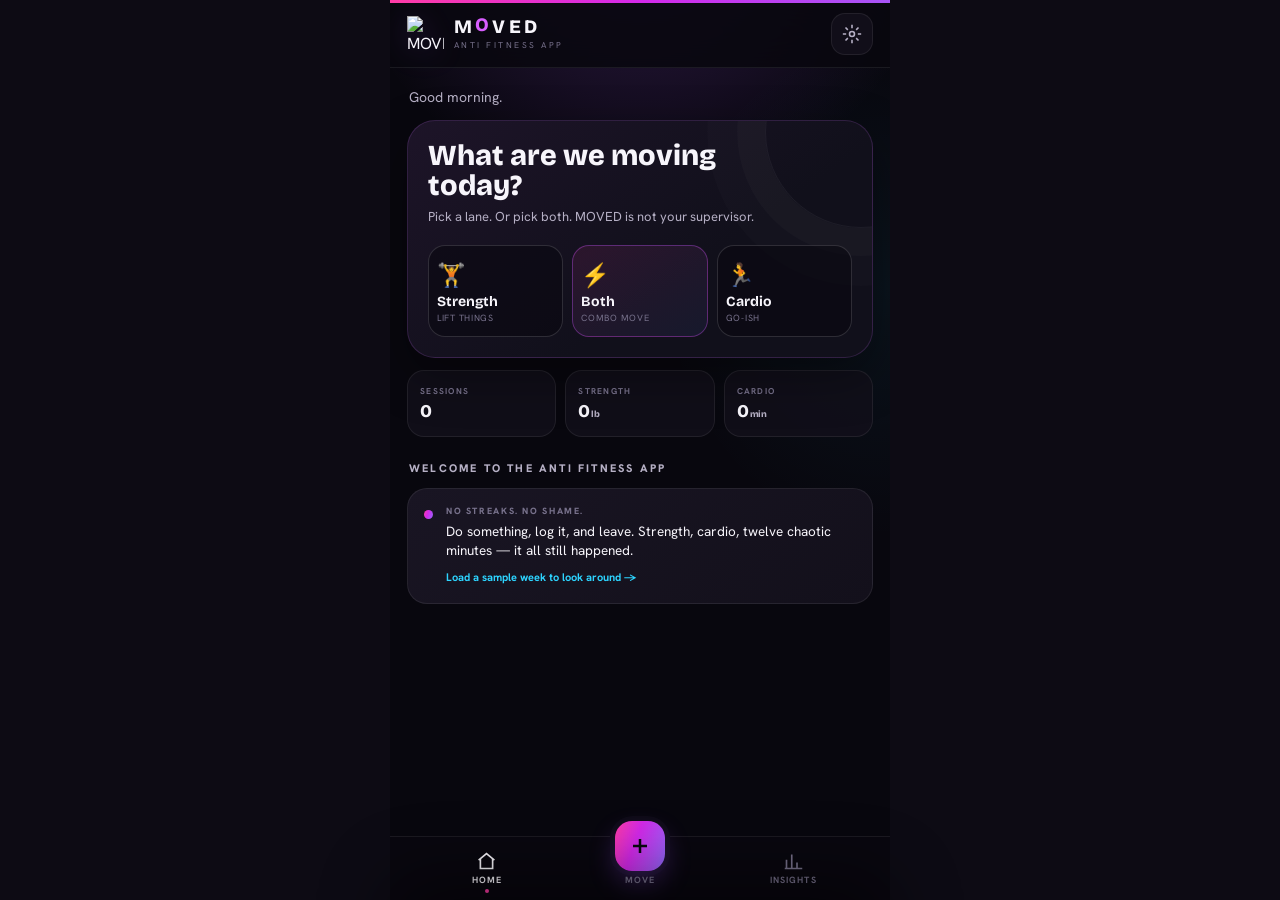
==== index.html @ 2843dac5 "Add files via upload" ====
<!DOCTYPE html>
<html lang="en">
<head>
<meta charset="UTF-8" />
<meta name="viewport" content="width=device-width, initial-scale=1.0, maximum-scale=1.0, user-scalable=no, viewport-fit=cover" />
<meta name="theme-color" content="#09080f" />
<meta name="apple-mobile-web-app-capable" content="yes" />
<meta name="mobile-web-app-capable" content="yes" />
<meta name="apple-mobile-web-app-status-bar-style" content="black-translucent" />
<meta name="apple-mobile-web-app-title" content="MOVED" />
<meta name="description" content="MOVED — the anti fitness app. Strength, cardio, and absolutely no guilt trips." />
<title>MOVED — the anti fitness app</title>

<link rel="manifest" href="manifest.json" />
<link rel="icon" type="image/png" sizes="32x32" href="icons/icon-32.png" />
<link rel="apple-touch-icon" href="icons/icon-180.png" />
<link rel="preconnect" href="https://fonts.googleapis.com">
<link rel="preconnect" href="https://fonts.gstatic.com" crossorigin>
<link href="https://fonts.googleapis.com/css2?family=Bricolage+Grotesque:opsz,wght@12..96,400;12..96,600;12..96,700;12..96,800&family=Hanken+Grotesk:wght@400;500;600;700&family=JetBrains+Mono:wght@500;700&display=swap" rel="stylesheet">
<link rel="stylesheet" href="app.css" />
</head>
<body>
<div id="splash" aria-hidden="true">
  <div class="splash-mark"><img src="icons/logo-mark.svg" alt="" /></div>
  <div class="splash-word">M<span>O</span>VED</div>
  <div class="splash-copy">Do something. Log it. Leave.</div>
</div>

<div id="app">
  <div class="topline spectrum-bg"></div>
  <header>
    <button class="brand" onclick="go('home')" aria-label="MOVED home">
      <img class="logo" src="icons/logo-mark.svg" alt="MOVED" />
      <div class="brand-copy">
        <h1>M<span class="raised-o">O</span>VED</h1>
        <small>anti fitness app</small>
      </div>
    </button>
    <button class="icon-btn" onclick="openSettings()" aria-label="Settings">
      <svg viewBox="0 0 24 24" aria-hidden="true"><circle cx="12" cy="12" r="3"/><path d="M12 1v4M12 19v4M4.2 4.2l2.8 2.8M17 17l2.8 2.8M1 12h4M19 12h4M4.2 19.8l2.8-2.8M17 7l2.8-2.8"/></svg>
    </button>
  </header>

  <main id="view"></main>

  <nav aria-label="Primary navigation">
    <button class="nav-btn active" id="nav-home" onclick="go('home')">
      <svg viewBox="0 0 24 24"><path d="M3 10.5 12 3l9 7.5"/><path d="M5 9v11h14V9"/></svg>
      <span>Home</span><div class="nav-dot"></div>
    </button>
    <button class="nav-btn nav-move" id="nav-workout" onclick="go('workout')">
      <span class="move-orb spectrum-bg"><svg viewBox="0 0 24 24"><path d="M12 5v14M5 12h14"/></svg></span>
      <span>Move</span><div class="nav-dot"></div>
    </button>
    <button class="nav-btn" id="nav-stats" onclick="go('stats')">
      <svg viewBox="0 0 24 24"><path d="M4 20V10M10 20V4M16 20v-7M22 20H2"/></svg>
      <span>Insights</span><div class="nav-dot"></div>
    </button>
  </nav>
</div>

<div class="scrim" id="scrim" onclick="closeSheet()"></div>
<div class="sheet" id="sheet" role="dialog" aria-modal="true" aria-labelledby="sheet-title">
  <div class="sheet-grab"></div>
  <div class="sheet-h"><h3 id="sheet-title"></h3><button class="icon-btn sheet-close" onclick="closeSheet()" aria-label="Close"><svg viewBox="0 0 24 24"><path d="M6 6l12 12M18 6 6 18"/></svg></button></div>
  <div class="sheet-body" id="sheet-body"></div>
</div>
<div class="toast" id="toast" role="status" aria-live="polite"></div>
<div class="rest" id="rest">
  <div class="rest-inner">
    <div class="rest-fill" id="rest-fill"></div>
    <span class="rest-label">REST</span>
    <button class="rest-adj" onclick="restAdjust(-15)">−15</button>
    <div class="rest-time mono" id="rest-time">1:30</div>
    <button class="rest-adj" onclick="restAdjust(30)">+30</button>
    <button class="rest-skip spectrum-bg" onclick="restSkip()">Skip</button>
  </div>
</div>
<script src="data/exercises.js"></script>
<script src="data/tiers.js"></script>
<script src="data/workout-templates.js"></script>
<script src="app.js"></script>
</body>
</html>
---- app.css ----
:root{
  --bg:#08070e;--bg2:#0d0b14;--panel:#13101b;--panel2:#191523;--panel3:#211b2e;
  --line:rgba(255,255,255,.075);--line2:rgba(255,255,255,.14);
  --ink:#f7f5fb;--ink2:#b6b0c5;--ink3:#77718b;
  --pink:#ff3ca6;--purple:#a855f7;--blue:#5f8cff;--cyan:#2dd4ff;--ok:#39e1b4;--warn:#ffbc6b;
  --r:20px;--r2:28px;--r-sm:13px;--safe-b:env(safe-area-inset-bottom,0px);--safe-t:env(safe-area-inset-top,0px);
  --shadow:0 18px 48px rgba(0,0,0,.34);
}
*{box-sizing:border-box;margin:0;padding:0;-webkit-tap-highlight-color:transparent}
html,body{min-height:100%;background:var(--bg2)}
body{color:var(--ink);font-family:'Hanken Grotesk',sans-serif;line-height:1.45;overscroll-behavior-y:none;-webkit-font-smoothing:antialiased}
button,input,textarea,select{font:inherit}button{cursor:pointer;border:0;background:none;color:inherit}input,textarea,select{color:var(--ink)}
.mono{font-family:'JetBrains Mono',monospace;font-variant-numeric:tabular-nums;letter-spacing:-.03em}.display{font-family:'Bricolage Grotesque',sans-serif}
.hide{display:none!important}

@keyframes flow{0%{background-position:0% 50%}100%{background-position:300% 50%}}
@keyframes fadeUp{from{opacity:0;transform:translateY(8px)}to{opacity:1;transform:none}}
@keyframes breathe{0%,100%{transform:scale(1);opacity:.7}50%{transform:scale(1.06);opacity:1}}
@keyframes splashIn{0%{opacity:0;transform:translateY(22px) scale(.88)}70%{opacity:1;transform:translateY(-3px) scale(1.03)}100%{opacity:1;transform:none}}
@keyframes splashOut{to{opacity:0;visibility:hidden;transform:scale(1.03)}}
@keyframes markShift{0%{transform:translateY(22px);opacity:.2}65%{transform:translateY(-4px);opacity:1}100%{transform:none}}
@keyframes pop{0%{transform:scale(.96)}55%{transform:scale(1.025)}100%{transform:none}}
@keyframes livePulse{0%{box-shadow:0 0 0 0 rgba(57,225,180,.5)}70%{box-shadow:0 0 0 9px rgba(57,225,180,0)}100%{box-shadow:0 0 0 0 rgba(57,225,180,0)}}
.spectrum-bg{background:linear-gradient(110deg,var(--pink),#d429ea,var(--purple),var(--blue),var(--cyan),var(--purple),var(--pink))!important;background-size:300% 100%!important;animation:flow 9s linear infinite!important}
.spectrum-text{background:linear-gradient(100deg,#ff66bd,#d13cff,#8268ff,#2dd4ff,#d13cff,#ff66bd);background-size:300% 100%;-webkit-background-clip:text;background-clip:text;color:transparent;animation:flow 9s linear infinite}
.no-anim .spectrum-bg,.no-anim .spectrum-text{animation:none}.no-anim .spectrum-bg{background:linear-gradient(110deg,var(--pink),var(--purple),var(--cyan))!important}
@media(prefers-reduced-motion:reduce){*,*:before,*:after{scroll-behavior:auto!important;animation-duration:.01ms!important;animation-iteration-count:1!important}.spectrum-bg,.spectrum-text{animation:none}}

#splash{position:fixed;inset:0;z-index:999;background:radial-gradient(circle at 50% 35%,#25123f 0,#0a0811 52%,#07060c 100%);display:grid;place-content:center;justify-items:center;gap:10px;transition:.45s ease}
#splash.out{animation:splashOut .45s ease forwards}.splash-mark{width:112px;height:112px;animation:splashIn .6s cubic-bezier(.2,.9,.2,1) both}.splash-mark img{width:100%;height:100%;display:block}.splash-word{font:800 27px/1 'Bricolage Grotesque';letter-spacing:.26em;margin-left:.26em;animation:splashIn .55s .15s both}.splash-word span{display:inline-block;transform:translateY(-4px);color:#e063ff}.splash-copy{font-size:11px;letter-spacing:.16em;text-transform:uppercase;color:var(--ink3);animation:splashIn .55s .25s both}

#app{width:min(100%,500px);min-height:100dvh;margin:0 auto;position:relative;display:flex;flex-direction:column;background:
 radial-gradient(90% 48% at 50% -10%,rgba(168,85,247,.25),transparent 67%),
 radial-gradient(65% 40% at 100% 32%,rgba(45,212,255,.06),transparent 70%),var(--bg);overflow-x:hidden}
.topline{height:3px;width:100%;position:fixed;top:0;z-index:70;max-width:500px}
header{position:sticky;top:0;z-index:45;padding:calc(13px + var(--safe-t)) 17px 12px;display:flex;align-items:center;justify-content:space-between;background:rgba(9,8,15,.86);backdrop-filter:blur(18px);border-bottom:1px solid var(--line)}
.brand{display:flex;align-items:center;gap:10px;text-align:left}.logo{width:37px;height:37px;display:block;filter:drop-shadow(0 6px 14px rgba(168,85,247,.22))}.brand-copy h1{font:800 19px/1 'Bricolage Grotesque';letter-spacing:.17em}.brand-copy .raised-o{display:inline-block;transform:translateY(-2px);color:#d85dff}.brand-copy small{display:block;font-size:8.5px;letter-spacing:.29em;text-transform:uppercase;color:var(--ink3);margin-top:3px}
.icon-btn{width:42px;height:42px;border-radius:14px;border:1px solid var(--line);background:rgba(19,16,27,.9);display:grid;place-items:center;transition:.16s}.icon-btn:active{transform:scale(.92);background:var(--panel2)}.icon-btn svg{width:20px;height:20px;stroke:var(--ink2);stroke-width:1.9;fill:none}.sheet-close{width:36px;height:36px;border-radius:12px}.sheet-close svg{width:17px;height:17px}
main{flex:1;padding:18px 17px 112px;animation:fadeUp .28s ease}

nav{position:fixed;bottom:0;left:0;right:0;z-index:50;width:min(100%,500px);margin:0 auto;display:flex;align-items:flex-end;padding:7px 20px calc(7px + var(--safe-b));background:rgba(10,8,16,.92);backdrop-filter:blur(20px);border-top:1px solid var(--line)}
.nav-btn{flex:1;min-height:48px;display:flex;flex-direction:column;align-items:center;justify-content:flex-end;gap:2px;color:var(--ink3);transition:.18s}.nav-btn>svg{width:21px;height:21px;stroke:currentColor;stroke-width:1.9;fill:none}.nav-btn>span:not(.move-orb){font-size:9px;letter-spacing:.12em;text-transform:uppercase;font-weight:700}.nav-btn.active{color:var(--ink)}.nav-dot{width:4px;height:4px;border-radius:50%;background:transparent}.nav-btn.active .nav-dot{background:var(--pink)}
.nav-move{position:relative}.move-orb{width:50px;height:50px;margin-top:-23px;margin-bottom:1px;border-radius:17px;display:grid;place-items:center;color:#09080f;box-shadow:0 12px 26px rgba(156,77,255,.28),0 0 0 5px var(--bg2)}.move-orb svg{width:24px;height:24px;stroke:currentColor;stroke-width:2.5;fill:none}.nav-move.active .move-orb{transform:translateY(-2px)}

.card{background:linear-gradient(155deg,rgba(27,22,38,.98),rgba(16,13,24,.98));border:1px solid var(--line);border-radius:var(--r);padding:18px;box-shadow:0 1px 0 rgba(255,255,255,.02) inset}.card.soft{background:rgba(19,16,27,.72)}
.eyebrow{font-size:9.5px;letter-spacing:.24em;text-transform:uppercase;color:var(--ink3);font-weight:700}.greet{font-size:14px;color:var(--ink2);margin:1px 2px 13px}.greet b{color:var(--ink)}
.section-h{display:flex;align-items:baseline;justify-content:space-between;margin:24px 2px 11px}.section-h h2{font-size:11px;letter-spacing:.2em;text-transform:uppercase;color:var(--ink2);font-weight:800}.section-h .link{font-size:11px;color:var(--ink3)}
.screen-h{display:flex;align-items:center;gap:11px;margin:2px 0 16px}.screen-h .back{width:39px;height:39px;border:1px solid var(--line);border-radius:13px;background:var(--panel);display:grid;place-items:center}.screen-h .back svg{width:20px;height:20px;stroke:var(--ink2);stroke-width:2.2;fill:none}.screen-h h2{font:800 25px/1.1 'Bricolage Grotesque'}

.launch-shell{position:relative;overflow:hidden;padding:20px;background:linear-gradient(145deg,#1d1428,#11101b 62%);border:1px solid rgba(199,109,255,.17);border-radius:var(--r2);box-shadow:var(--shadow)}.launch-shell:before{content:"";position:absolute;width:190px;height:190px;border:1px solid rgba(255,255,255,.055);border-radius:50%;right:-85px;top:-85px;box-shadow:0 0 0 28px rgba(255,255,255,.018),0 0 0 58px rgba(255,255,255,.012)}.launch-shell h2{position:relative;font:800 29px/1.03 'Bricolage Grotesque';max-width:300px}.launch-shell p{position:relative;color:var(--ink2);font-size:13px;margin-top:7px}.move-grid{position:relative;display:grid;grid-template-columns:1fr 1fr 1fr;gap:9px;margin-top:18px}.move-choice{min-height:92px;border:1px solid var(--line2);border-radius:17px;background:rgba(10,8,16,.58);padding:13px 8px 11px;text-align:left;display:flex;flex-direction:column;justify-content:space-between;transition:.16s}.move-choice:active{transform:scale(.97);background:var(--panel2)}.move-choice .mi{font-size:23px}.move-choice b{font:700 14px/1 'Bricolage Grotesque'}.move-choice small{font-size:9px;letter-spacing:.08em;text-transform:uppercase;color:var(--ink3)}.move-choice.featured{border-color:rgba(213,81,255,.34);background:linear-gradient(150deg,rgba(255,60,166,.1),rgba(95,140,255,.08))}
.active-banner{display:flex;gap:12px;align-items:center;margin-bottom:13px;padding:14px 15px;border-radius:17px;border:1px solid rgba(57,225,180,.25);background:linear-gradient(140deg,rgba(57,225,180,.08),rgba(19,16,27,.9))}.active-banner .live-dot{width:9px;height:9px;border-radius:50%;background:var(--ok);animation:livePulse 2s infinite;flex:none}.active-banner b{font-size:13px}.active-banner p{font-size:11.5px;color:var(--ink2);margin-top:2px}.active-banner .chev{margin-left:auto;color:var(--ink3);font-size:22px}

.week-strip{display:grid;grid-template-columns:repeat(3,1fr);gap:9px;margin-top:12px}.mini-stat{padding:14px 12px;border-radius:17px;background:rgba(19,16,27,.84);border:1px solid var(--line)}.mini-stat .k{font-size:8.5px;letter-spacing:.15em;text-transform:uppercase;color:var(--ink3);font-weight:700}.mini-stat .v{font:800 18px/1.1 'Bricolage Grotesque';margin-top:5px}.mini-stat .v small{font-size:9px;color:var(--ink2)}
.hero{position:relative;overflow:hidden;text-align:center;padding:25px 20px}.hero:after{content:"";position:absolute;width:220px;height:220px;border:1px solid rgba(255,255,255,.04);border-radius:48%;left:50%;top:10px;transform:translateX(-50%) rotate(20deg);pointer-events:none}.hero>*{position:relative;z-index:1}.hero .big{font:800 clamp(42px,14vw,63px)/.95 'Bricolage Grotesque';letter-spacing:-.05em;margin-top:8px}.hero .unit{font:700 14px 'Hanken Grotesk';color:var(--ink2);margin-left:5px}.equiv{margin-top:13px;display:inline-flex;align-items:center;gap:7px;padding:7px 12px;border-radius:999px;border:1px solid var(--line);background:rgba(8,7,14,.42);font-size:12px;color:var(--ink2)}.equiv b{color:var(--ink)}
.tier{display:flex;align-items:center;gap:16px;margin-top:17px;text-align:left}.ring{width:74px;height:74px;position:relative;flex:none}.ring svg{transform:rotate(-90deg)}.ring .label{position:absolute;inset:0;display:grid;place-items:center;font:700 10px 'JetBrains Mono';color:var(--ink2)}.tier-meta .name{font:800 20px 'Bricolage Grotesque'}.tier-meta .sub{font-size:10px;color:var(--ink3);margin-top:1px}.tier-meta .next{font-size:11.5px;color:var(--ink2);margin-top:6px}.tier-meta .next b{color:var(--ink)}

.nudge{display:flex;gap:13px;align-items:flex-start;border:1px solid var(--line);background:linear-gradient(145deg,var(--panel2),var(--panel));border-radius:var(--r);padding:16px}.nudge .dot{width:9px;height:9px;border-radius:50%;margin-top:5px;flex:none}.nudge .t{font-size:9px;letter-spacing:.18em;text-transform:uppercase;color:var(--ink3);font-weight:800;margin-bottom:4px}.nudge p{font-size:13.5px;line-height:1.42}.nudge b{color:#eaa4ff}.nudge .mini-action{display:inline-flex;margin-top:10px;color:var(--cyan);font-size:11px;font-weight:700}
.recap{display:grid;grid-template-columns:1fr auto;gap:14px;align-items:center}.recap .bigline{font:800 20px/1.1 'Bricolage Grotesque'}.recap p{font-size:12px;color:var(--ink2);margin-top:5px}.recap .badge{width:54px;height:54px;border-radius:18px;display:grid;place-items:center;background:linear-gradient(145deg,rgba(255,60,166,.15),rgba(45,212,255,.12));font-size:25px;border:1px solid var(--line)}

.session-row{display:flex;align-items:center;gap:12px;padding:13px 14px;border:1px solid var(--line);border-radius:17px;background:rgba(19,16,27,.9);margin-bottom:9px;transition:.14s}.session-row:active{transform:scale(.99);background:var(--panel2)}.session-icon{width:42px;height:42px;border-radius:14px;background:var(--panel3);display:grid;place-items:center;font-size:20px;flex:none}.session-main{flex:1;min-width:0}.session-main .ti{font-size:13.5px;font-weight:700;white-space:nowrap;overflow:hidden;text-overflow:ellipsis}.session-main .me{font-size:11px;color:var(--ink3);margin-top:2px;white-space:nowrap;overflow:hidden;text-overflow:ellipsis}.session-metric{text-align:right;flex:none}.session-metric .n{font:700 13px 'JetBrains Mono'}.session-metric .u{font-size:8px;letter-spacing:.12em;text-transform:uppercase;color:var(--ink3);margin-top:2px}

.btn{width:100%;min-height:52px;padding:14px 17px;border-radius:15px;display:flex;align-items:center;justify-content:center;gap:9px;font-weight:800;font-size:14px;transition:.15s;border:1px solid transparent}.btn:active{transform:scale(.985)}.btn svg{width:18px;height:18px;stroke:currentColor;stroke-width:2.2;fill:none}.btn-primary{color:#09080f;box-shadow:0 10px 30px rgba(168,85,247,.16)}.btn-ghost{background:var(--panel);border-color:var(--line2);color:var(--ink)}.btn-quiet{background:transparent;border-color:var(--line);color:var(--ink2)}.btn-danger{background:rgba(255,60,166,.08);border-color:rgba(255,60,166,.22);color:#ff82c8}.btn-small{width:auto;min-height:38px;padding:9px 13px;font-size:11px;border-radius:11px}.btn-link{padding:10px;color:var(--ink3);font-size:12px;font-weight:700;text-decoration:underline;text-underline-offset:3px}

.mode-hero{text-align:center;padding:13px 5px 18px}.mode-hero .glyph{font-size:42px}.mode-hero h2{font:800 30px/1.05 'Bricolage Grotesque';margin-top:5px}.mode-hero p{color:var(--ink2);font-size:13px;max-width:310px;margin:7px auto 0}.mode-list{display:grid;gap:10px}.mode-card{display:grid;grid-template-columns:52px 1fr auto;gap:13px;align-items:center;padding:15px;border:1px solid var(--line);border-radius:20px;background:linear-gradient(145deg,var(--panel2),var(--panel));text-align:left}.mode-card:active{transform:scale(.99)}.mode-card .icon{width:52px;height:52px;border-radius:17px;display:grid;place-items:center;font-size:25px;background:rgba(255,255,255,.045)}.mode-card h3{font:800 18px/1 'Bricolage Grotesque'}.mode-card p{font-size:11.5px;color:var(--ink2);margin-top:5px}.mode-card .arrow{font-size:23px;color:var(--ink3)}
.quick-card{display:flex;align-items:center;gap:12px;padding:13px 14px;border-radius:16px;border:1px solid var(--line);background:var(--panel);margin-bottom:9px;text-align:left}.quick-card .qicon{font-size:20px;width:31px;text-align:center}.quick-card .qcopy{min-width:0;flex:1}.quick-card b{display:block;font-size:13px}.quick-card small{display:block;font-size:10.5px;color:var(--ink3);white-space:nowrap;overflow:hidden;text-overflow:ellipsis;margin-top:2px}.quick-card .qact{font-size:10px;color:var(--cyan);font-weight:800}.quick-card .delete-mini{padding:7px;color:var(--ink3);font-size:17px}

.builder-top{display:flex;align-items:flex-start;justify-content:space-between;gap:14px;margin-bottom:16px}.builder-top h2{font:800 25px/1.08 'Bricolage Grotesque'}.builder-top p{font-size:12px;color:var(--ink2);margin-top:5px}.builder-back{width:38px;height:38px;flex:none;border-radius:12px;background:var(--panel);border:1px solid var(--line);display:grid;place-items:center}.builder-back svg{width:19px;height:19px;stroke:var(--ink2);stroke-width:2.2;fill:none}
.builder-section{margin-top:18px}.builder-label{display:flex;justify-content:space-between;align-items:baseline;margin-bottom:9px}.builder-label b{font-size:11px;letter-spacing:.16em;text-transform:uppercase;color:var(--ink2)}.builder-label span{font-size:10px;color:var(--ink3)}
.muscle-grid{display:grid;grid-template-columns:repeat(2,1fr);gap:8px}.muscle-chip{min-height:48px;border-radius:14px;border:1px solid var(--line);background:var(--panel);padding:11px 12px;display:flex;align-items:center;gap:9px;text-align:left;color:var(--ink2);font-weight:700;font-size:12px}.muscle-chip .dot{width:9px;height:9px;border-radius:50%;flex:none}.muscle-chip.on{color:#09080f;border-color:transparent}.muscle-chip.full{grid-column:1/-1;justify-content:center}.muscle-chip:disabled{opacity:.42}
.choice-chips{display:flex;gap:8px;overflow-x:auto;padding-bottom:3px;scrollbar-width:none}.choice-chips::-webkit-scrollbar{display:none}.choice-chip{flex:none;padding:9px 13px;border-radius:999px;border:1px solid var(--line2);background:var(--panel);color:var(--ink2);font-size:11px;font-weight:700}.choice-chip.on{color:#09080f;border-color:transparent}
.preview-list{display:grid;gap:8px}.preview-item{display:grid;grid-template-columns:28px 1fr auto;gap:10px;align-items:center;border:1px solid var(--line);background:var(--panel);border-radius:15px;padding:11px 10px}.preview-num{font:700 11px 'JetBrains Mono';color:var(--ink3);text-align:center}.preview-item b{font-size:12.5px}.preview-item small{display:block;font-size:9.5px;color:var(--ink3);margin-top:2px}.preview-actions{display:flex;gap:3px}.preview-actions button{width:29px;height:29px;border-radius:9px;background:var(--bg2);border:1px solid var(--line);color:var(--ink3);font-size:12px}.preview-toolbar{display:flex;gap:8px;margin-top:10px}.preview-toolbar .btn{min-height:42px;font-size:11px}
.activity-grid{display:grid;grid-template-columns:repeat(2,1fr);gap:9px}.activity-card{border:1px solid var(--line);border-radius:16px;background:var(--panel);padding:13px;text-align:left;display:flex;align-items:center;gap:10px;color:var(--ink2)}.activity-card .ai{font-size:24px}.activity-card b{font-size:12px}.activity-card.on{border-color:rgba(45,212,255,.42);background:linear-gradient(145deg,rgba(45,212,255,.1),rgba(168,85,247,.08));color:var(--ink)}
.builder-summary{margin-top:18px;padding:15px;border-radius:17px;border:1px solid rgba(45,212,255,.16);background:linear-gradient(145deg,rgba(45,212,255,.06),rgba(255,60,166,.05))}.builder-summary .row{display:flex;justify-content:space-between;gap:12px;font-size:12px;padding:4px 0}.builder-summary .row span:first-child{color:var(--ink3)}.builder-summary .row b{text-align:right}

.wk-head{display:flex;align-items:center;justify-content:space-between;margin-bottom:13px}.wk-head .live-row{display:flex;align-items:center;gap:7px;color:var(--ink2);font-size:12px}.live-dot{width:8px;height:8px;border-radius:50%;background:var(--ok);animation:livePulse 2s infinite}.wk-title{font:800 19px 'Bricolage Grotesque';margin-top:2px}.wk-head-actions{display:flex;gap:7px}.wk-head-actions button{width:37px;height:37px;border-radius:12px;border:1px solid var(--line);background:var(--panel);display:grid;place-items:center;color:var(--ink2)}.wk-head-actions svg{width:17px;height:17px;stroke:currentColor;stroke-width:2;fill:none}
.wk-total{display:grid;grid-template-columns:1fr 1px 1fr;gap:14px;align-items:center;padding:15px 17px;border:1px solid var(--line);border-radius:19px;background:linear-gradient(145deg,var(--panel2),var(--panel));margin-bottom:14px}.wk-total .divider{height:34px;background:var(--line2)}.wk-total .metric{text-align:center}.wk-total .n{font:800 24px/1 'Bricolage Grotesque'}.wk-total .l{font-size:8px;letter-spacing:.16em;text-transform:uppercase;color:var(--ink3);margin-top:5px}
.ex{border:1px solid var(--line);border-radius:19px;background:var(--panel);margin-bottom:12px;overflow:hidden;transition:.18s}.ex.just-done{animation:pop .35s ease}.ex-h{display:flex;align-items:center;gap:8px;padding:12px 12px;border-bottom:1px solid var(--line)}.ex-h .pill,.pill{font-size:8px;letter-spacing:.11em;text-transform:uppercase;padding:3px 7px;border-radius:6px;font-weight:800;flex:none}.ex-h .nm{font-size:13.5px;font-weight:700;flex:1;min-width:0;white-space:nowrap;overflow:hidden;text-overflow:ellipsis}.ex-h .icon-mini{width:29px;height:29px;border-radius:9px;border:1px solid var(--line);background:var(--bg2);display:grid;place-items:center;color:var(--ink3)}.ex-h .icon-mini svg{width:14px;height:14px;stroke:currentColor;stroke-width:2;fill:none}.ex-h .x{font-size:19px;color:var(--ink3);padding:2px 5px}.ex-check{width:34px;height:34px;border-radius:50%;border:1px solid var(--line2);background:var(--bg2);display:grid;place-items:center;flex:none}.ex-check svg{width:15px;height:15px;stroke:var(--ink3);stroke-width:2.7;fill:none}.ex-check.done{border:0}.ex-check.done svg{stroke:#09080f}.ex.collapsed .ex-h{border-bottom:0}.ex.collapsed{opacity:.9}.ex.focus-hidden{display:none}.ex-sum{font:700 9.5px 'JetBrains Mono';color:var(--ink3);white-space:nowrap}.ex-sum.todo{color:#e68cff}.form-tip{font-size:11px;color:var(--ink2);padding:9px 13px;background:var(--bg2);display:flex;gap:8px;border-bottom:1px solid var(--line)}.form-tip svg{width:14px;height:14px;flex:none;stroke:#c687ff;stroke-width:2;fill:none}.po{font-size:10.5px;padding:8px 13px;background:rgba(168,85,247,.08);color:var(--ink2);border-bottom:1px solid var(--line)}.po b{color:#e2a3ff}.exercise-note{width:100%;border:0;border-bottom:1px solid var(--line);background:transparent;padding:10px 13px;outline:0;font-size:11.5px;color:var(--ink)}.exercise-note::placeholder{color:var(--ink3)}
.sets{padding:5px 8px 2px}.colhead{display:grid;grid-template-columns:24px 1fr 1fr 30px 42px;gap:6px;padding:4px 4px 1px;color:var(--ink3);font-size:8px;letter-spacing:.1em;text-transform:uppercase;font-weight:700;text-align:center}.set-row{display:grid;grid-template-columns:24px 1fr 1fr 30px 42px;gap:6px;align-items:center;padding:6px 4px}.set-row .si{font:700 10px 'JetBrains Mono';color:var(--ink3);text-align:center}.numwrap{height:43px;display:grid;grid-template-columns:31px 1fr 31px;align-items:center;background:var(--bg2);border:1px solid var(--line);border-radius:10px;overflow:hidden}.numwrap button{height:100%;color:var(--ink3);font-size:17px}.numwrap input{width:100%;min-width:0;text-align:center;border:0;background:none;outline:0;font:700 13px 'JetBrains Mono'}.warm-btn{width:30px;height:37px;border:1px solid var(--line);border-radius:9px;background:var(--bg2);font-size:8px;font-weight:800;color:var(--ink3)}.warm-btn.on{color:var(--warn);border-color:rgba(255,188,107,.35);background:rgba(255,188,107,.08)}.set-done{width:42px;height:42px;border-radius:10px;border:1px solid var(--line2);background:var(--bg2);display:grid;place-items:center}.set-done svg{width:17px;height:17px;stroke:var(--ink3);stroke-width:2.6;fill:none}.set-done.done{border:0}.set-done.done svg{stroke:#09080f}.add-set,.ex-done{width:100%;padding:10px;border-top:1px solid var(--line);display:flex;align-items:center;justify-content:center;gap:7px;font-size:11px;font-weight:700;color:var(--ink2)}.add-set svg,.ex-done svg{width:14px;height:14px;stroke:currentColor;stroke-width:2.3;fill:none}.effort-row{display:flex;align-items:center;gap:6px;padding:9px 11px;border-top:1px solid var(--line)}.effort-row span{font-size:9px;color:var(--ink3);margin-right:auto}.effort-row button{padding:6px 8px;border-radius:8px;border:1px solid var(--line);font-size:8.5px;color:var(--ink3);font-weight:700}.effort-row button.on{color:var(--ink);border-color:rgba(198,92,255,.35);background:rgba(168,85,247,.09)}
.cardio-card{position:relative;overflow:hidden;border-radius:24px;border:1px solid rgba(45,212,255,.17);background:linear-gradient(145deg,#191428,#0f0d17);padding:19px;margin-bottom:13px}.cardio-card:before{content:"";position:absolute;width:180px;height:180px;border-radius:50%;border:1px solid rgba(45,212,255,.05);right:-80px;top:-80px;box-shadow:0 0 0 30px rgba(168,85,247,.018)}.cardio-top{position:relative;display:flex;align-items:center;gap:12px}.cardio-icon{width:52px;height:52px;border-radius:18px;background:linear-gradient(145deg,rgba(45,212,255,.14),rgba(168,85,247,.16));display:grid;place-items:center;font-size:26px}.cardio-top h3{font:800 19px 'Bricolage Grotesque'}.cardio-top p{font-size:10px;color:var(--ink3);margin-top:2px}.cardio-timer{position:relative;text-align:center;padding:21px 0 14px}.cardio-time{font:800 clamp(48px,16vw,68px)/1 'Bricolage Grotesque';letter-spacing:-.06em}.cardio-target{font-size:10px;letter-spacing:.14em;text-transform:uppercase;color:var(--ink3);margin-top:7px}.cardio-progress{height:6px;background:rgba(255,255,255,.07);border-radius:999px;overflow:hidden;margin:11px 0 0}.cardio-progress .fill{height:100%;border-radius:999px}.cardio-controls{position:relative;display:grid;grid-template-columns:1fr auto auto;gap:8px}.cardio-controls .btn{min-height:48px}.round-control{width:48px;height:48px;border:1px solid var(--line2);border-radius:15px;background:var(--panel);display:grid;place-items:center;font-weight:800;color:var(--ink2)}.cardio-fields{position:relative;display:grid;grid-template-columns:1fr 1fr;gap:9px;margin-top:13px}.field{display:flex;flex-direction:column;gap:5px}.field label{font-size:8.5px;letter-spacing:.13em;text-transform:uppercase;color:var(--ink3);font-weight:700}.field input,.field select,.field textarea{width:100%;border:1px solid var(--line);border-radius:11px;background:var(--bg2);padding:10px 11px;outline:0;font-size:12px}.field textarea{resize:vertical;min-height:66px}.field.full{grid-column:1/-1}.pace-line{position:relative;margin-top:10px;font-size:11px;color:var(--ink2);display:flex;justify-content:space-between}.pace-line b{color:var(--ink)}
.wk-actions{position:fixed;bottom:calc(70px + var(--safe-b));left:0;right:0;width:min(100%,500px);margin:0 auto;padding:10px 17px;display:flex;gap:9px;z-index:42;background:linear-gradient(180deg,transparent,rgba(8,7,14,.98) 35%)}.wk-actions .btn{box-shadow:0 10px 30px rgba(0,0,0,.34)}

.stat-grid{display:grid;grid-template-columns:1fr 1fr;gap:10px}.stat-card{padding:15px;border-radius:17px;background:var(--panel);border:1px solid var(--line)}.stat-card .k{font-size:8.5px;letter-spacing:.14em;text-transform:uppercase;color:var(--ink3);font-weight:700}.stat-card .v{font:800 22px 'Bricolage Grotesque';margin-top:4px}.stat-card .v small{font-size:9px;color:var(--ink2)}.vchart{display:flex;align-items:flex-end;gap:5px;height:116px}.vbar{flex:1;display:flex;align-items:flex-end;height:100%}.vfill{width:100%;min-height:4px;border-radius:6px 6px 2px 2px;background:linear-gradient(180deg,var(--pink),var(--purple),var(--blue));transition:height .45s ease}.spark{height:46px;width:100%;display:block}.catbar{margin:13px 0}.catbar:first-child{margin-top:3px}.catbar:last-child{margin-bottom:3px}.catbar .top{display:flex;justify-content:space-between;gap:12px;align-items:baseline;font-size:12px;font-weight:700;margin-bottom:6px}.catbar .amt{font:500 9.5px 'JetBrains Mono';color:var(--ink3)}.catbar .track{height:8px;border-radius:999px;background:rgba(255,255,255,.065);overflow:hidden}.catbar .fill{height:100%;border-radius:999px}.chips{display:flex;flex-wrap:wrap;gap:7px}.chip{font-size:10.5px;padding:8px 11px;border-radius:999px;border:1px solid var(--line);background:var(--panel);color:var(--ink2)}.chip b{color:var(--ink)}.lift{display:flex;align-items:center;justify-content:space-between;gap:10px;padding:11px 0;border-bottom:1px solid var(--line)}.lift:last-child{border:0}.lift .ln{font-size:12px;font-weight:700;display:flex;align-items:center;gap:7px;min-width:0}.lift .nm{white-space:nowrap;overflow:hidden;text-overflow:ellipsis}.lift .lv{font:700 10.5px 'JetBrains Mono';color:var(--ink2);flex:none}.insight-card{padding:16px;border-radius:18px;border:1px solid rgba(45,212,255,.16);background:linear-gradient(145deg,rgba(45,212,255,.06),rgba(168,85,247,.05))}.insight-card h3{font:800 16px 'Bricolage Grotesque'}.insight-card p{font-size:12px;color:var(--ink2);margin-top:6px}

.scrim{position:fixed;inset:0;z-index:80;background:rgba(0,0,0,.62);backdrop-filter:blur(3px);opacity:0;pointer-events:none;transition:.24s}.scrim.open{opacity:1;pointer-events:auto}.sheet{position:fixed;left:0;right:0;bottom:0;z-index:90;width:min(100%,500px);max-height:90dvh;margin:0 auto;background:linear-gradient(180deg,#12101b,#0d0b14);border:1px solid var(--line2);border-bottom:0;border-radius:26px 26px 0 0;transform:translateY(102%);transition:.3s cubic-bezier(.22,1,.36,1);display:flex;flex-direction:column;box-shadow:0 -24px 70px rgba(0,0,0,.48)}.sheet.open{transform:none}.sheet-grab{width:38px;height:4px;border-radius:999px;background:var(--line2);margin:10px auto 3px;flex:none}.sheet-h{display:flex;align-items:center;justify-content:space-between;padding:8px 18px 13px;flex:none}.sheet-h h3{font:800 18px 'Bricolage Grotesque'}.sheet-body{overflow-y:auto;padding:0 18px calc(26px + var(--safe-b));-webkit-overflow-scrolling:touch}.search{display:flex;align-items:center;gap:9px;background:var(--panel);border:1px solid var(--line2);border-radius:13px;padding:0 13px;margin-bottom:13px}.search svg{width:17px;height:17px;stroke:var(--ink3);stroke-width:2;fill:none}.search input{flex:1;background:none;border:0;outline:0;padding:13px 0;font-size:14px}.filt-label{font-size:8.5px;letter-spacing:.18em;text-transform:uppercase;color:var(--ink3);font-weight:700;margin-bottom:7px}.cats{display:flex;gap:7px;overflow-x:auto;margin:0 -18px;padding:0 18px 11px;scrollbar-width:none}.cats::-webkit-scrollbar{display:none}.cat{flex:none;padding:8px 12px;border-radius:999px;border:1px solid var(--line2);background:var(--panel);color:var(--ink2);font-size:10.5px;font-weight:700}.cat.active{color:#09080f;border-color:transparent}.exlist .item{display:flex;align-items:center;gap:10px;padding:12px 3px;border-bottom:1px solid var(--line)}.exlist .item.sel{background:rgba(168,85,247,.055)}.checkbox{width:23px;height:23px;border-radius:7px;border:1.5px solid var(--line2);display:grid;place-items:center;flex:none}.checkbox svg{width:14px;height:14px;stroke:transparent;stroke-width:3;fill:none}.checkbox.on{border:0}.checkbox.on svg{stroke:#09080f}.exlist .nm{font-size:12.5px;font-weight:700;flex:1}.exlist .mtag{display:block;font-size:9.5px;margin-top:1px}.exlist .last{font:700 9.5px 'JetBrains Mono';color:var(--ink3)}.picker-empty{text-align:center;color:var(--ink3);font-size:12px;padding:26px 0}.picker-footer{position:fixed;left:0;right:0;bottom:0;z-index:95;width:min(100%,500px);margin:0 auto;padding:12px 17px calc(13px + var(--safe-b));background:linear-gradient(180deg,transparent,#0d0b14 28%);transform:translateY(120%);transition:.24s;pointer-events:none}.picker-footer.show{transform:none;pointer-events:auto}.picker-footer .btn:disabled{opacity:.4}

.detail-hero{text-align:center;padding:18px;margin-bottom:13px}.detail-hero .metric{font:800 42px/1 'Bricolage Grotesque';margin-top:7px}.detail-hero .sub{font-size:11px;color:var(--ink2);margin-top:7px}.detail-ex{padding:11px 0;border-bottom:1px solid var(--line)}.detail-ex .nm{font-size:12.5px;font-weight:700;display:flex;justify-content:space-between;gap:10px}.detail-ex .v{font:700 9.5px 'JetBrains Mono';color:var(--ink3);flex:none}.sets-mini{display:flex;flex-wrap:wrap;gap:5px;margin-top:6px}.sets-mini span{padding:3px 7px;border-radius:7px;border:1px solid var(--line);background:var(--panel);font:500 9.5px 'JetBrains Mono';color:var(--ink2)}.detail-actions{display:grid;grid-template-columns:1fr 1fr;gap:8px;margin-top:15px}
.summary{text-align:center;padding:5px 0}.summary .crown{font-size:44px}.summary h3{font-size:9px;letter-spacing:.2em;text-transform:uppercase;color:var(--ink3);margin-top:4px}.summary .big{font:800 52px/1 'Bricolage Grotesque';margin-top:6px}.summary .eq{font-size:11.5px;color:var(--ink2);margin-top:7px}.prs{text-align:left;margin-top:14px}.pr{display:flex;align-items:center;gap:9px;padding:10px 12px;border:1px solid rgba(255,60,166,.22);border-radius:12px;background:rgba(255,60,166,.07);margin-bottom:7px}.pr .star{font-size:14px}.pr .nm{font-size:11.5px;font-weight:700;flex:1}.pr .val{font:700 9.5px 'JetBrains Mono';color:#ff8ece}.empty{text-align:center;padding:46px 22px}.empty .glyph{font-size:48px}.empty h3{font:800 20px 'Bricolage Grotesque';margin-top:7px}.empty p{font-size:12.5px;color:var(--ink2);max-width:285px;margin:7px auto 18px}

.srow{display:flex;align-items:center;justify-content:space-between;gap:13px;padding:14px 0;border-bottom:1px solid var(--line)}.srow .lab{font-size:13px}.srow .lab small{display:block;font-size:10px;color:var(--ink3);margin-top:2px}.toggle{display:flex;border:1px solid var(--line2);border-radius:10px;background:var(--panel);overflow:hidden;flex:none}.toggle button{padding:8px 12px;font-size:10.5px;font-weight:800;color:var(--ink3)}.toggle button.on{color:#09080f}.txtin{width:132px;background:var(--panel);border:1px solid var(--line2);border-radius:10px;padding:9px 11px;outline:0;text-align:right;font-size:12px}
.toast{position:fixed;left:50%;bottom:calc(135px + var(--safe-b));z-index:120;transform:translate(-50%,18px);opacity:0;pointer-events:none;white-space:nowrap;max-width:calc(100vw - 34px);overflow:hidden;text-overflow:ellipsis;background:var(--panel3);border:1px solid var(--line2);border-radius:999px;padding:10px 15px;font-size:11.5px;font-weight:700;transition:.26s;box-shadow:var(--shadow)}.toast.show{opacity:1;transform:translate(-50%,0)}
.rest{position:fixed;left:0;right:0;bottom:calc(129px + var(--safe-b));z-index:44;width:min(100%,500px);margin:0 auto;padding:0 17px;opacity:0;pointer-events:none;transform:translateY(12px);transition:.24s}.rest.show{opacity:1;pointer-events:auto;transform:none}.rest-inner{position:relative;overflow:hidden;display:flex;align-items:center;gap:7px;background:var(--panel3);border:1px solid var(--line2);border-radius:999px;padding:6px 6px 6px 13px;box-shadow:var(--shadow)}.rest-inner>*{position:relative;z-index:1}.rest-fill{position:absolute;inset:0 auto 0 0;width:100%;z-index:0;background:linear-gradient(90deg,rgba(255,60,166,.22),rgba(168,85,247,.2),rgba(45,212,255,.2))}.rest-label{font-size:8px;letter-spacing:.17em;color:var(--ink3);font-weight:800}.rest-adj{padding:6px 7px;border-radius:8px;border:1px solid var(--line);background:var(--bg2);font-size:10px;color:var(--ink2)}.rest-time{font-size:15px;font-weight:700;min-width:47px;text-align:center}.rest-skip{padding:7px 12px;border-radius:999px;color:#09080f;font-size:10px;font-weight:800}

@media(max-width:370px){main{padding-left:13px;padding-right:13px}.move-grid{gap:6px}.move-choice{padding-left:7px;padding-right:7px}.week-strip{gap:6px}.mini-stat{padding-left:9px;padding-right:9px}.colhead,.set-row{grid-template-columns:20px 1fr 1fr 28px 39px;gap:4px}.numwrap{grid-template-columns:27px 1fr 27px}.cardio-fields{grid-template-columns:1fr}.field.full{grid-column:auto}}
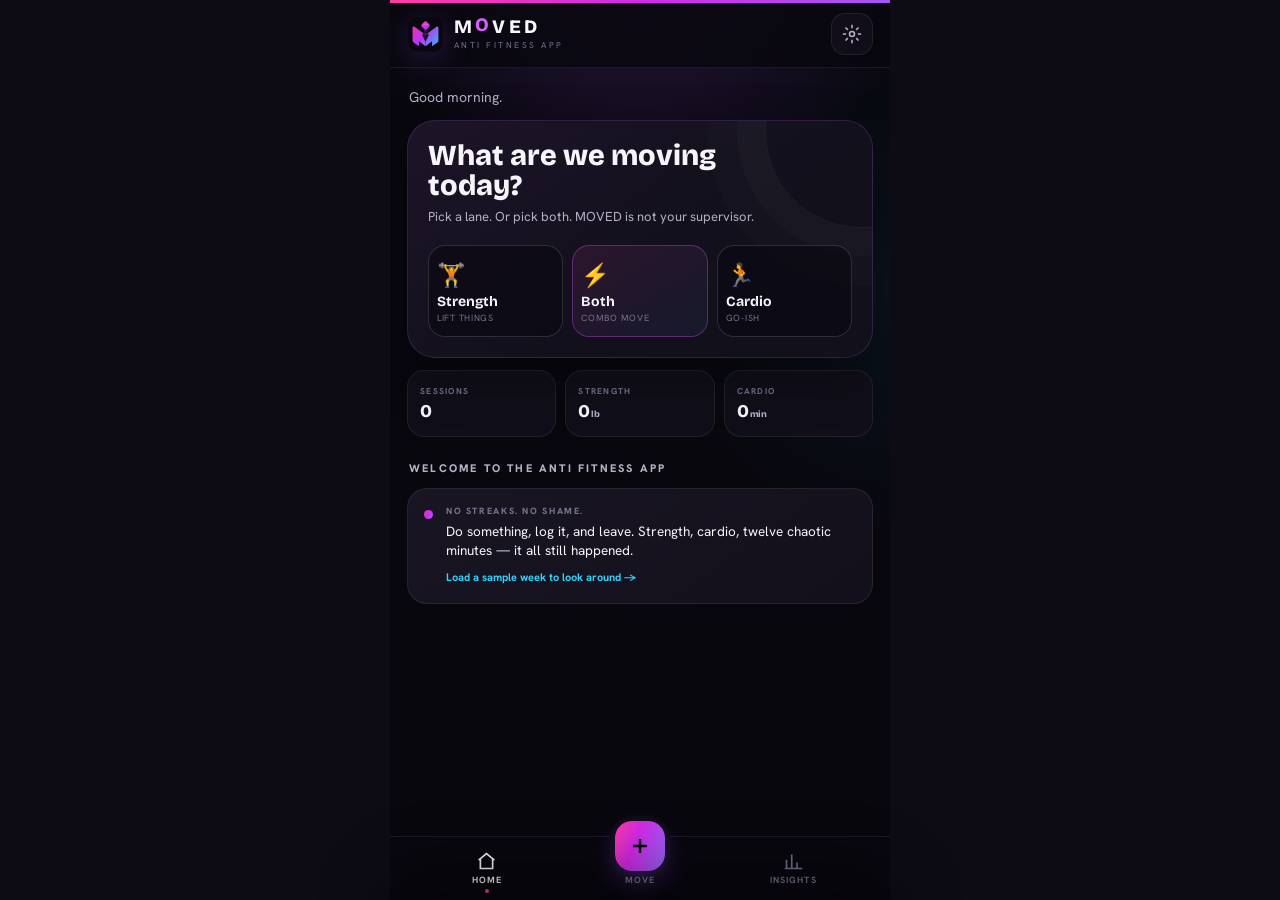
==== commit 69fc171b: "Load faster active workout controls" ====
--- a/index.html
+++ b/index.html
@@ -18,6 +18,7 @@
 <link rel="preconnect" href="https://fonts.gstatic.com" crossorigin>
 <link href="https://fonts.googleapis.com/css2?family=Bricolage+Grotesque:opsz,wght@12..96,400;12..96,600;12..96,700;12..96,800&family=Hanken+Grotesk:wght@400;500;600;700&family=JetBrains+Mono:wght@500;700&display=swap" rel="stylesheet">
 <link rel="stylesheet" href="app.css" />
+<link rel="stylesheet" href="active-controls.css" />
 </head>
 <body>
 <div id="splash" aria-hidden="true">
@@ -80,5 +81,9 @@
 <script src="data/tiers.js"></script>
 <script src="data/workout-templates.js"></script>
 <script src="app.js"></script>
+<script src="active-controls-core.js"></script>
+<script src="active-controls-sets.js"></script>
+<script src="active-controls-exercises.js"></script>
+<script src="active-controls-render.js"></script>
 </body>
 </html>
--- a/active-controls.css
+++ b/active-controls.css
@@ -0,0 +1,16 @@
+/* MOVED 2.1 — surgical active-workout controls */
+.wk-head-actions{display:flex;gap:6px;align-items:center}.wk-head-actions button{width:37px;height:37px;border-radius:12px;border:1px solid var(--line);background:var(--panel);display:grid;place-items:center}.wk-head-actions button.fac-active-control{border-color:rgba(57,225,180,.38);background:rgba(57,225,180,.09)}.wk-head-actions svg{width:17px;height:17px;stroke:var(--ink2);stroke-width:2;fill:none}.wk-head-actions button.fac-active-control svg{stroke:var(--ok)}
+.fac-live-paused .live-dot{background:var(--warn);animation:none}.fac-fixed{margin-left:5px;padding:2px 5px;border-radius:999px;border:1px solid var(--line);font-size:7px;letter-spacing:.12em;text-transform:uppercase;color:var(--ink3)}
+.fac-session-tools{display:flex;align-items:center;gap:7px;overflow-x:auto;margin:-4px 0 12px;padding-bottom:2px}.fac-session-tools button{flex:none;display:flex;align-items:center;gap:6px;min-height:34px;padding:8px 10px;border-radius:11px;border:1px solid var(--line);background:rgba(19,16,27,.82);font-size:10px;font-weight:700;color:var(--ink2)}.fac-session-tools button:disabled{opacity:.4}.fac-session-tools button span{color:var(--cyan)}.fac-pause-copy{white-space:nowrap;font-size:10px;color:var(--warn)}
+.fac-ex-tools{display:flex;gap:7px;padding:9px 0 4px}.fac-ex-tools button{display:flex;align-items:center;gap:5px;min-height:34px;padding:7px 10px;border-radius:10px;border:1px solid var(--line);background:rgba(255,255,255,.025);font-size:9px;font-weight:800;letter-spacing:.06em;text-transform:uppercase;color:var(--ink2)}.fac-ex-tools button span{font-size:13px;color:var(--cyan)}
+.fac-note-preview{width:100%;text-align:left;margin:4px 0 8px;padding:9px 11px;border-radius:11px;border:1px solid rgba(168,85,247,.2);background:rgba(168,85,247,.07);font-size:11px;line-height:1.35;color:#d7c7e8;white-space:nowrap;overflow:hidden;text-overflow:ellipsis}
+.colhead.fac-colhead,.set-row.fac-set-row{grid-template-columns:22px minmax(0,1fr) minmax(0,1fr) 31px 42px 34px;gap:5px}.fac-set-more{width:34px;height:38px;border-radius:10px;border:1px solid var(--line);background:rgba(255,255,255,.03);color:var(--ink3);font-size:11px;font-weight:900;letter-spacing:-.1em}.fac-set-row:active .fac-set-more{border-color:var(--line2)}
+.fac-undo-mini{padding:5px 7px;border-radius:8px;border:1px solid rgba(45,212,255,.2);background:rgba(45,212,255,.06);font-size:8px;font-weight:800;text-transform:uppercase;letter-spacing:.08em;color:var(--cyan);flex:none}
+.fac-sheet-copy{font-size:12px;line-height:1.45;color:var(--ink2);margin-bottom:14px}.fac-field{display:grid;gap:6px;margin-bottom:12px}.fac-field>span{font-size:9px;letter-spacing:.15em;text-transform:uppercase;color:var(--ink3);font-weight:800}.fac-field small{font-size:8px;letter-spacing:0;text-transform:none;font-weight:500}.fac-field input,.fac-field textarea{width:100%;border:1px solid var(--line);background:var(--bg2);border-radius:12px;padding:12px;color:var(--ink);outline:none}.fac-field input:focus,.fac-field textarea:focus{border-color:rgba(168,85,247,.55)}
+.fac-chip-row{display:flex;gap:7px;overflow-x:auto;margin:-2px 0 14px}.fac-chip-row button{flex:none;padding:8px 10px;border-radius:999px;border:1px solid var(--line);background:var(--panel);font-size:10px;color:var(--ink2)}
+.fac-set-summary{display:flex;align-items:center;justify-content:space-between;gap:12px;padding:13px 14px;margin-bottom:12px;border:1px solid var(--line);border-radius:14px;background:var(--panel)}.fac-set-summary b{font:700 14px 'JetBrains Mono'}.fac-set-summary span{font-size:10px;color:var(--ink3);text-align:right}
+.fac-action-list{display:grid;gap:8px}.fac-action-list>button{display:grid;grid-template-columns:34px 1fr;column-gap:10px;align-items:center;text-align:left;padding:12px;border:1px solid var(--line);border-radius:14px;background:var(--panel)}.fac-action-list>button>span{grid-row:1/3;width:34px;height:34px;border-radius:11px;background:rgba(255,255,255,.04);display:grid;place-items:center;color:var(--cyan);font-size:17px}.fac-action-list b{font-size:12px}.fac-action-list small{font-size:10px;color:var(--ink3);margin-top:2px}.fac-action-list .danger{border-color:rgba(255,60,166,.2)}.fac-action-list .danger>span,.fac-action-list .danger b{color:#ff82c8}
+.fac-note-chips{display:grid;grid-template-columns:1fr 1fr;gap:8px;margin-bottom:15px}.fac-note-chips button{min-height:44px;padding:10px;border-radius:12px;border:1px solid var(--line);background:var(--panel);font-size:11px;font-weight:700;color:var(--ink2);text-align:left}
+.fac-replace-list{display:grid;gap:7px;margin-top:12px;max-height:58vh;overflow:auto}.fac-replace-list button{display:grid;grid-template-columns:42px 1fr;column-gap:10px;align-items:center;text-align:left;padding:11px;border:1px solid var(--line);border-radius:13px;background:var(--panel)}.fac-replace-list .pill{grid-row:1/3;width:42px;text-align:center}.fac-replace-list b{font-size:12px}.fac-replace-list small{font-size:9px;color:var(--ink3)}
+.fac-plate-inputs{display:grid;grid-template-columns:1fr 1fr;gap:10px}.fac-plate-result{padding:18px;margin:3px 0 14px;border:1px solid var(--line);border-radius:16px;background:linear-gradient(145deg,var(--panel2),var(--panel))}.fac-plate-stack{display:flex;flex-wrap:wrap;gap:8px;margin-top:10px}.fac-plate-stack span{padding:9px 11px;border-radius:11px;background:var(--bg2);border:1px solid var(--line);font-size:11px;color:var(--ink2)}.fac-plate-stack b{color:var(--ink)}.fac-loaded{margin-top:13px;font-size:11px;color:var(--ink3)}.fac-loaded b{color:var(--ink2)}
+@media(max-width:390px){.colhead.fac-colhead,.set-row.fac-set-row{grid-template-columns:18px minmax(0,1fr) minmax(0,1fr) 28px 38px 30px;gap:3px}.fac-set-more{width:30px}.fac-ex-tools button{padding:7px 8px;font-size:8px}.fac-note-chips{grid-template-columns:1fr}.fac-plate-inputs{grid-template-columns:1fr}}
